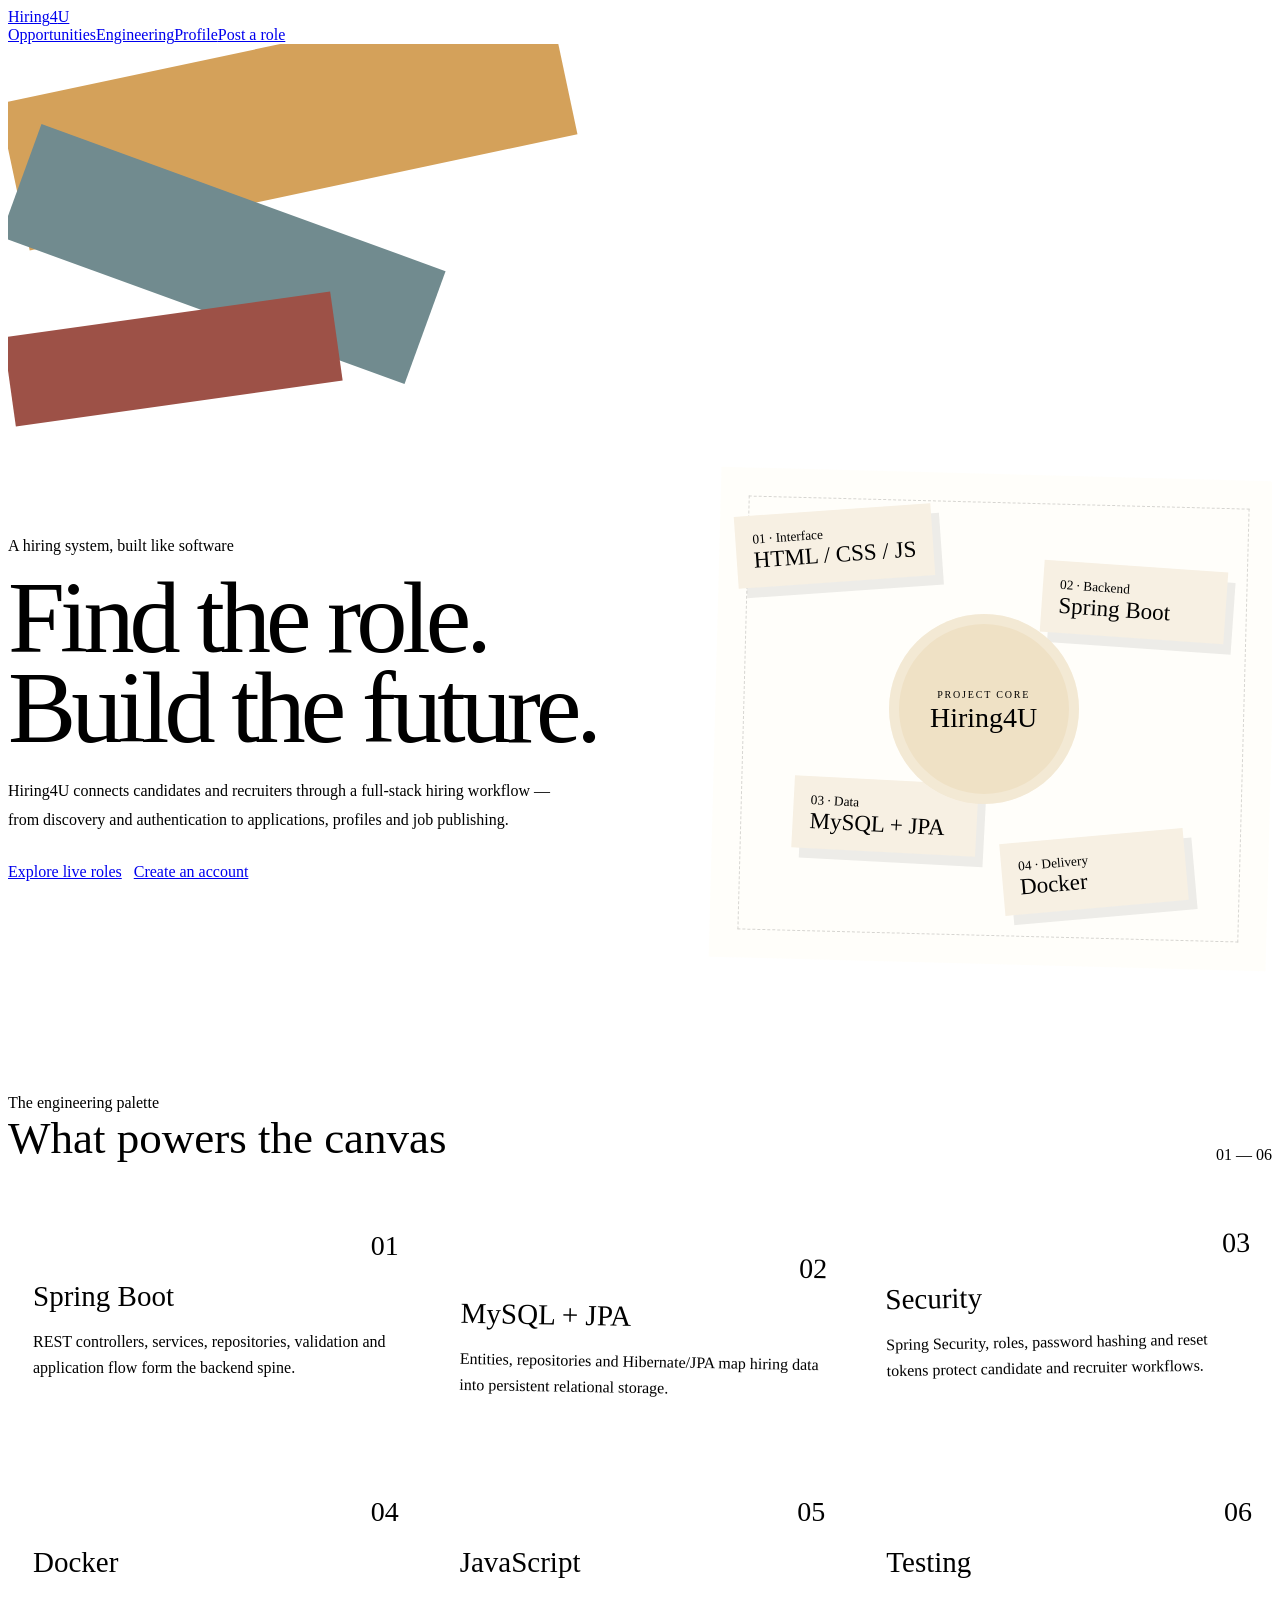
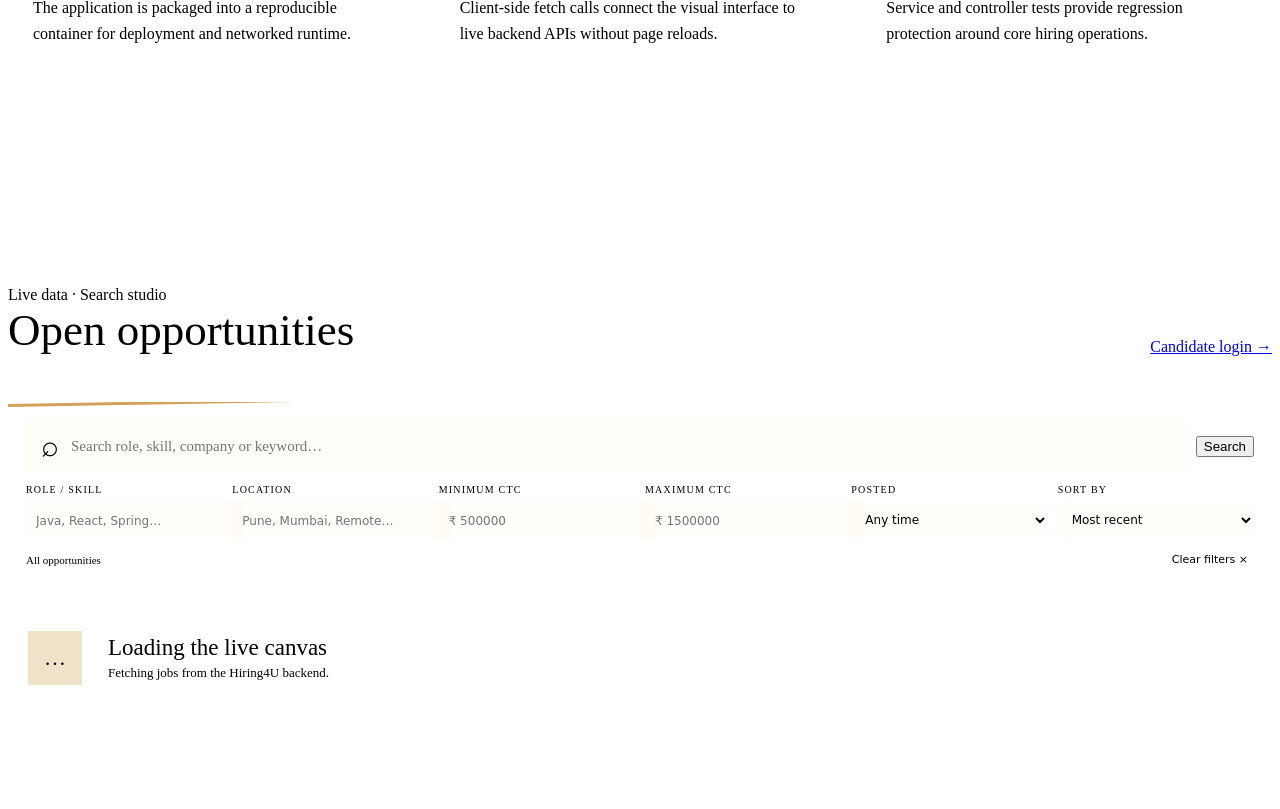
==== src/main/resources/static/index.html @ 16b66dbb "Version deploying" ====
<!doctype html>
<html lang="en"><head>
<meta charset="utf-8"><meta name="viewport" content="width=device-width,initial-scale=1">
<title>Hiring4U — Engineering the next opportunity</title>
<link rel="stylesheet" href="/css/atelier.css">
<style>
.home{min-height:calc(100vh - 76px);position:relative;overflow:hidden}
.hero{position:relative;min-height:610px;display:grid;grid-template-columns:1.05fr .95fr;align-items:center;gap:50px}
.hero h1{font:400 clamp(58px,8vw,108px)/.88 Georgia,serif;letter-spacing:-5px;margin:18px 0 24px;max-width:700px}
.hero p{max-width:560px;color:var(--muted);font-size:16px;line-height:1.8}
.hero-actions{display:flex;gap:12px;margin-top:28px;flex-wrap:wrap}
.paint.a{width:560px;height:150px;background:#d4a15a;left:-170px;top:120px;transform:rotate(-12deg)}
.paint.b{width:430px;height:120px;background:#718b8f;right:-160px;top:60px;transform:rotate(20deg)}
.paint.c{width:330px;height:90px;background:#9d5147;right:5%;bottom:30px;transform:rotate(-8deg)}
.arch{height:510px;position:relative}
.canvas-art{position:absolute;inset:20px 0 0 20px;border:1px solid var(--line);background:rgba(255,252,244,.48);transform:rotate(1.5deg);box-shadow:var(--shadow)}
.canvas-art:before{content:"";position:absolute;inset:28px;border:1px dashed rgba(36,34,29,.18)}
.node{position:absolute;padding:14px 17px;border:1px solid var(--ink);background:#f7f0e3;box-shadow:8px 10px 0 rgba(36,34,29,.08);min-width:150px}
.node b{display:block;font:400 23px Georgia,serif}.node small{color:var(--muted)}
.n1{left:7%;top:11%;transform:rotate(-4deg)}.n2{right:8%;top:22%;transform:rotate(4deg)}.n3{left:17%;bottom:22%;transform:rotate(3deg)}.n4{right:15%;bottom:11%;transform:rotate(-5deg)}
.core{position:absolute;left:50%;top:50%;transform:translate(-50%,-50%);width:190px;height:190px;border-radius:50%;display:grid;place-items:center;text-align:center;background:#efe1c5;border:2px solid var(--ink);box-shadow:inset 0 0 0 10px rgba(255,255,255,.25)}
.core strong{font:400 28px Georgia,serif}.core span{font-size:10px;letter-spacing:.18em;text-transform:uppercase}
.flow{position:absolute;height:1px;background:var(--ink);transform-origin:left}
.f1{width:145px;left:31%;top:35%;transform:rotate(-13deg)}.f2{width:145px;left:60%;top:39%;transform:rotate(13deg)}.f3{width:150px;left:34%;top:65%;transform:rotate(14deg)}.f4{width:150px;left:58%;top:62%;transform:rotate(-13deg)}
.section{padding:80px 0}.section-head{display:flex;justify-content:space-between;align-items:end;border-bottom:1px solid var(--line);padding-bottom:18px;margin-bottom:28px}.section h2{font:400 45px Georgia,serif;margin:0}.tech-grid{display:grid;grid-template-columns:repeat(3,1fr);gap:16px}.tech{padding:25px;min-height:200px;position:relative}.tech:nth-child(2){transform:translateY(20px) rotate(1deg)}.tech:nth-child(3){transform:rotate(-1deg)}.tech h3{font:400 29px Georgia,serif;margin:45px 0 10px}.tech p{color:var(--muted);line-height:1.6}.tech .num{position:absolute;right:20px;top:20px;color:var(--wine);font:400 28px Georgia,serif}
.jobs{display:grid;gap:14px}.job{display:grid;grid-template-columns:60px 1fr auto;gap:20px;align-items:center;padding:20px}.mark{width:54px;height:54px;border:1px solid var(--ink);display:grid;place-items:center;font:400 22px Georgia,serif;background:#efe2c8}.job h3{font:400 23px Georgia,serif;margin:0 0 4px}.job p{margin:0;color:var(--muted);font-size:13px}.skills{margin-top:9px;color:#625c50;font-size:12px}.job button{white-space:nowrap}
@media(max-width:900px){.hero{grid-template-columns:1fr}.arch{height:430px}.tech-grid{grid-template-columns:1fr}.tech:nth-child(2){transform:none}.job{grid-template-columns:52px 1fr}.job button{grid-column:2;width:max-content}}

.job-search{padding:18px;margin:0 0 26px;position:relative;overflow:hidden}.job-search:before{content:"";position:absolute;left:-10%;top:0;width:38%;height:3px;background:#d4a15a;transform:rotate(-1deg)}
.search-line{display:grid;grid-template-columns:1fr auto;gap:10px;align-items:center}.search-main{display:flex;align-items:center;gap:10px;border:1px solid var(--line);background:rgba(255,252,244,.72);padding:0 15px;min-height:52px}.search-main span{font:30px Georgia,serif;color:var(--wine)}.search-main input{border:0;outline:0;background:transparent;width:100%;font:15px Georgia,serif;color:var(--ink)}
.filter-grid{display:grid;grid-template-columns:repeat(6,1fr);gap:10px;margin-top:12px}.filter-grid label{display:grid;gap:6px}.filter-grid label>span{font-size:10px;letter-spacing:.12em;text-transform:uppercase;color:var(--muted)}.filter-grid input,.filter-grid select{width:100%;border:1px solid var(--line);background:rgba(255,252,244,.55);padding:11px 10px;outline:0;color:var(--ink);font:12px Inter,system-ui,sans-serif}.filter-grid input:focus,.filter-grid select:focus,.search-main:focus-within{border-color:var(--wine);box-shadow:0 0 0 2px rgba(122,52,52,.08)}
.search-footer{display:flex;justify-content:space-between;align-items:center;margin-top:13px;font-size:11px;color:var(--muted)}.clear-search{border:0;background:transparent;color:var(--wine);font:11px Inter,system-ui,sans-serif;cursor:pointer}.clear-search:hover{text-decoration:underline}.job-search.busy{opacity:.72}.job-search.busy:after{content:"Searching…";position:absolute;right:18px;top:7px;font-size:9px;letter-spacing:.15em;text-transform:uppercase;color:var(--wine)}
@media(max-width:1050px){.filter-grid{grid-template-columns:repeat(3,1fr)}}@media(max-width:700px){.search-line{grid-template-columns:1fr}.filter-grid{grid-template-columns:1fr 1fr}.search-footer{align-items:flex-start;gap:10px}}@media(max-width:480px){.filter-grid{grid-template-columns:1fr}}
</style></head>
<body>
<nav class="atelier-nav"><div class="nav-inner"><a class="brand" href="/">Hiring<span>4</span>U</a>
<div class="nav-links"><a href="#jobs">Opportunities</a><a href="#craft">Engineering</a><a href="/profile.html">Profile</a><a href="/post-job.html" class="nav-pill">Post a role</a></div>
</div></nav>
<main class="home">
<div class="paint a"></div><div class="paint b"></div><div class="paint c"></div>
<section class="canvas hero">
<div><div class="kicker">A hiring system, built like software</div><h1>Find the role.<br>Build the future.</h1><p>Hiring4U connects candidates and recruiters through a full-stack hiring workflow — from discovery and authentication to applications, profiles and job publishing.</p><div class="hero-actions"><a class="btn wine" href="#jobs">Explore live roles</a><a class="btn alt" href="/signup.html">Create an account</a></div></div>
<div class="arch"><div class="canvas-art"></div><div class="node n1"><small>01 · Interface</small><b>HTML / CSS / JS</b></div><div class="node n2"><small>02 · Backend</small><b>Spring Boot</b></div><div class="node n3"><small>03 · Data</small><b>MySQL + JPA</b></div><div class="node n4"><small>04 · Delivery</small><b>Docker</b></div><div class="core"><div><span>Project core</span><br><strong>Hiring4U</strong></div></div><i class="flow f1"></i><i class="flow f2"></i><i class="flow f3"></i><i class="flow f4"></i></div>
</section>
<section id="craft" class="canvas section"><div class="section-head"><div><div class="kicker">The engineering palette</div><h2>What powers the canvas</h2></div><span class="kicker">01 — 06</span></div>
<div class="tech-grid"><article class="tech paper-card"><span class="num">01</span><h3>Spring Boot</h3><p>REST controllers, services, repositories, validation and application flow form the backend spine.</p></article>
<article class="tech paper-card"><span class="num">02</span><h3>MySQL + JPA</h3><p>Entities, repositories and Hibernate/JPA map hiring data into persistent relational storage.</p></article>
<article class="tech paper-card"><span class="num">03</span><h3>Security</h3><p>Spring Security, roles, password hashing and reset tokens protect candidate and recruiter workflows.</p></article>
<article class="tech paper-card"><span class="num">04</span><h3>Docker</h3><p>The application is packaged into a reproducible container for deployment and networked runtime.</p></article>
<article class="tech paper-card"><span class="num">05</span><h3>JavaScript</h3><p>Client-side fetch calls connect the visual interface to live backend APIs without page reloads.</p></article>
<article class="tech paper-card"><span class="num">06</span><h3>Testing</h3><p>Service and controller tests provide regression protection around core hiring operations.</p></article></div></section>
<section id="jobs" class="canvas section"><div class="section-head"><div><div class="kicker">Live data · Search studio</div><h2>Open opportunities</h2></div><a class="kicker" href="/login.html">Candidate login →</a></div>
<div class="job-search paper-card">
  <div class="search-line">
    <label class="search-main"><span>⌕</span><input id="job-search" type="search" placeholder="Search role, skill, company or keyword…" autocomplete="off"></label>
    <button id="job-search-button" class="btn wine" type="button">Search</button>
  </div>
  <div class="filter-grid">
    <label><span>Role / skill</span><input id="job-role" type="text" placeholder="Java, React, Spring…"></label>
    <label><span>Location</span><input id="job-location" type="text" placeholder="Pune, Mumbai, Remote…"></label>
    <label><span>Minimum CTC</span><input id="job-min-ctc" type="number" min="0" step="10000" placeholder="₹ 500000"></label>
    <label><span>Maximum CTC</span><input id="job-max-ctc" type="number" min="0" step="10000" placeholder="₹ 1500000"></label>
    <label><span>Posted</span><select id="job-posted"><option value="">Any time</option><option value="1">Last 24 hours</option><option value="7">Last 7 days</option><option value="30">Last 30 days</option><option value="90">Last 90 days</option></select></label>
    <label><span>Sort by</span><select id="job-sort"><option value="recent">Most recent</option><option value="ctc_desc">Highest CTC</option><option value="ctc_asc">Lowest CTC</option><option value="title_asc">Role A–Z</option><option value="location_asc">Location A–Z</option></select></label>
  </div>
  <div class="search-footer"><span id="job-filter-summary">All opportunities</span><button id="job-clear" class="clear-search" type="button">Clear filters ×</button></div>
</div>
<div id="live-jobs-list" class="jobs"><div class="job paper-card"><div class="mark">…</div><div><h3>Loading the live canvas</h3><p>Fetching jobs from the Hiring4U backend.</p></div></div></div><p id="job-feedback" class="feedback"></p></section>
</main>
<script src="/js/app.js"></script>
</body></html>
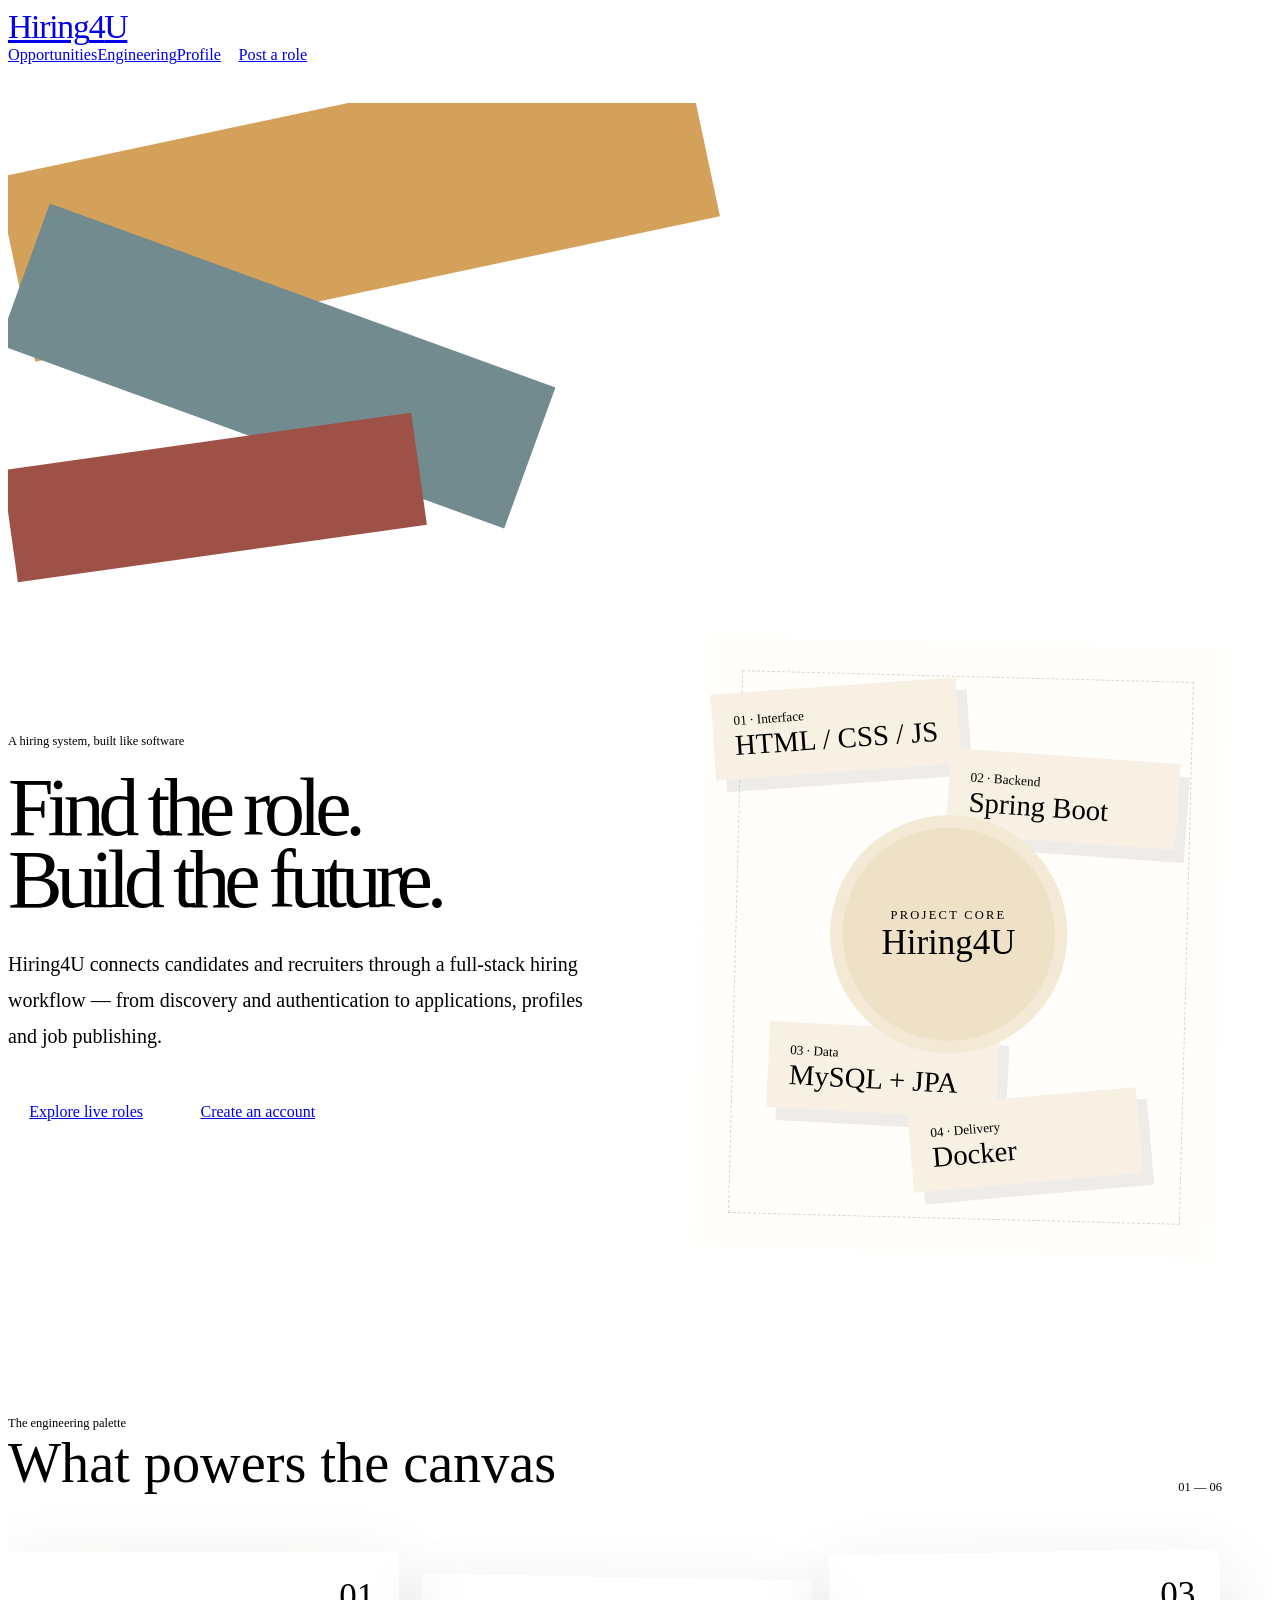
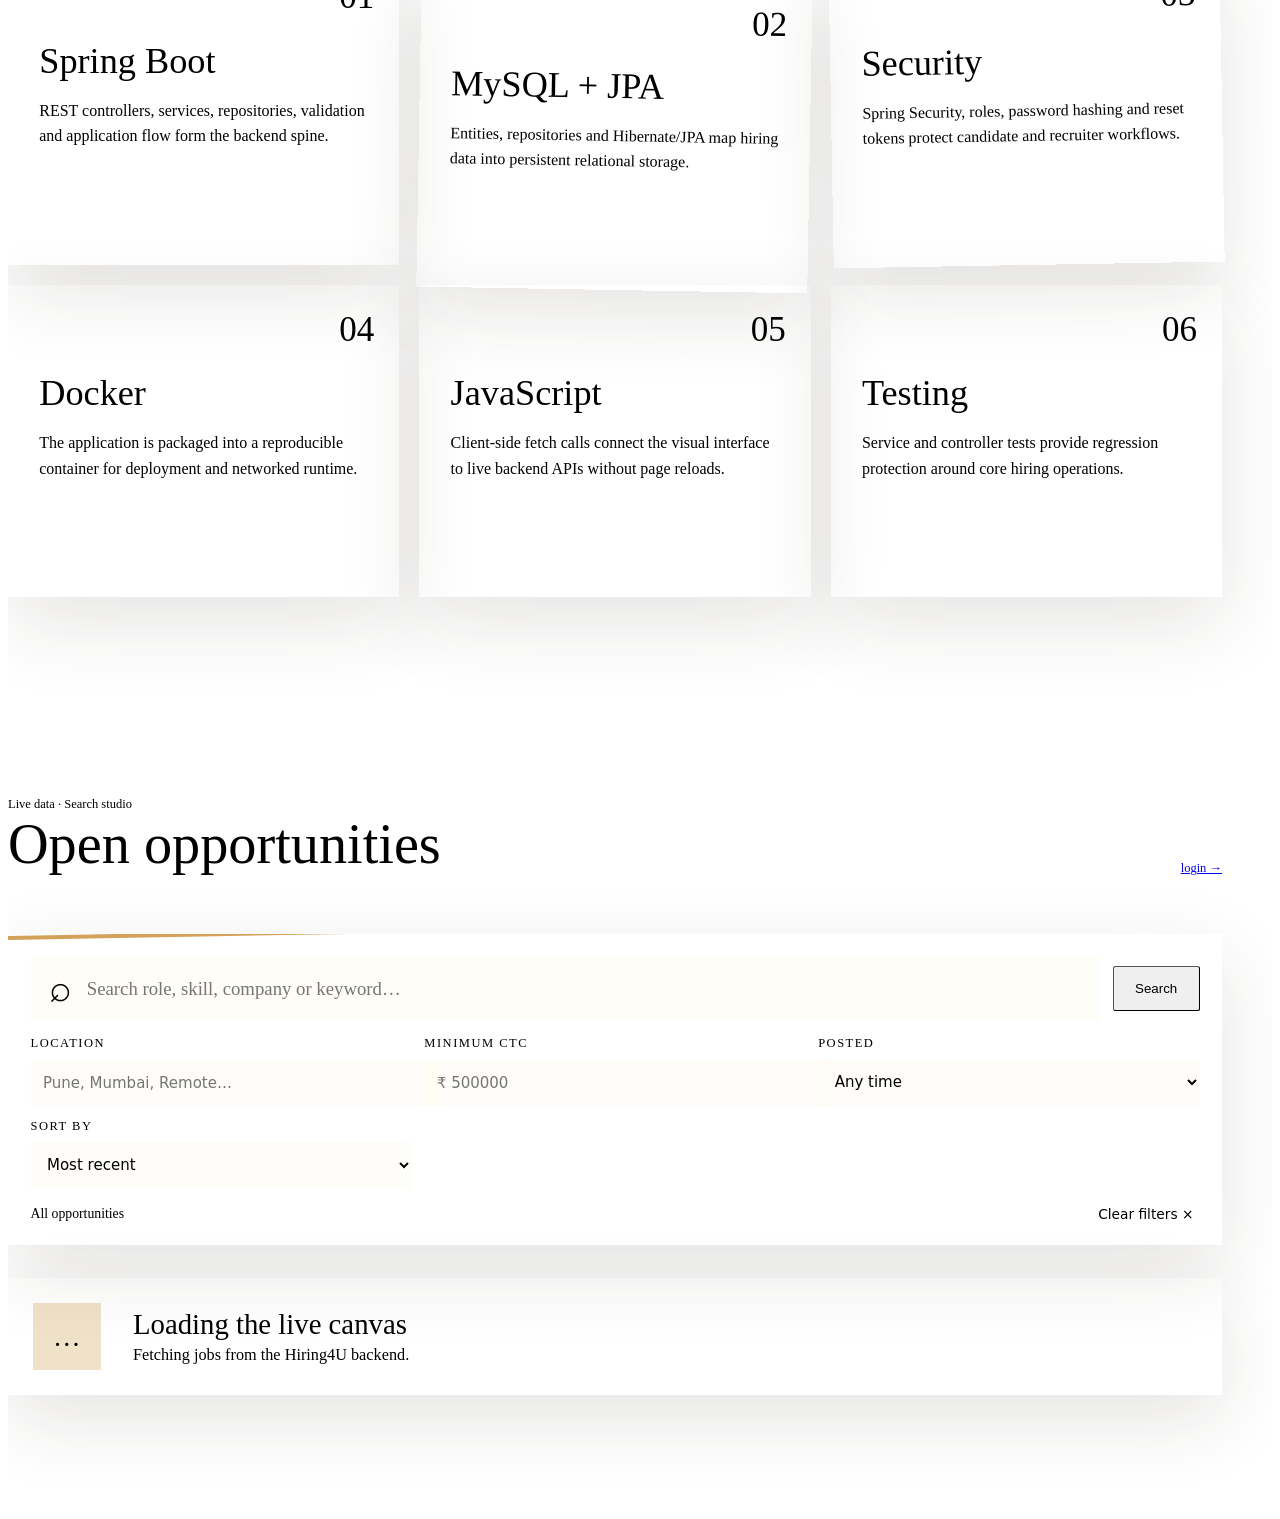
==== commit e613c98d: "Front End changes" ====
--- a/src/main/resources/static/index.html
+++ b/src/main/resources/static/index.html
@@ -4,34 +4,56 @@
 <title>Hiring4U — Engineering the next opportunity</title>
 <link rel="stylesheet" href="/css/atelier.css">
 <style>
-.home{min-height:calc(100vh - 76px);position:relative;overflow:hidden}
-.hero{position:relative;min-height:610px;display:grid;grid-template-columns:1.05fr .95fr;align-items:center;gap:50px}
-.hero h1{font:400 clamp(58px,8vw,108px)/.88 Georgia,serif;letter-spacing:-5px;margin:18px 0 24px;max-width:700px}
-.hero p{max-width:560px;color:var(--muted);font-size:16px;line-height:1.8}
-.hero-actions{display:flex;gap:12px;margin-top:28px;flex-wrap:wrap}
-.paint.a{width:560px;height:150px;background:#d4a15a;left:-170px;top:120px;transform:rotate(-12deg)}
-.paint.b{width:430px;height:120px;background:#718b8f;right:-160px;top:60px;transform:rotate(20deg)}
-.paint.c{width:330px;height:90px;background:#9d5147;right:5%;bottom:30px;transform:rotate(-8deg)}
-.arch{height:510px;position:relative}
-.canvas-art{position:absolute;inset:20px 0 0 20px;border:1px solid var(--line);background:rgba(255,252,244,.48);transform:rotate(1.5deg);box-shadow:var(--shadow)}
-.canvas-art:before{content:"";position:absolute;inset:28px;border:1px dashed rgba(36,34,29,.18)}
-.node{position:absolute;padding:14px 17px;border:1px solid var(--ink);background:#f7f0e3;box-shadow:8px 10px 0 rgba(36,34,29,.08);min-width:150px}
-.node b{display:block;font:400 23px Georgia,serif}.node small{color:var(--muted)}
+.home{min-height:calc(80vh - 95px);position:relative;overflow:hidden}
+.hero{position:relative;min-height:762.5px;display:grid;grid-template-columns:1.05fr .95fr;align-items:center;gap:62.5px}
+.hero h1{font:400 clamp(72.5px,6.4vw,135px)/.88 Georgia,serif;letter-spacing:-6.25px;margin:22.5px 0 30px;max-width:875px}
+.hero p{max-width:700px;color:var(--muted);font-size:20px;line-height:1.8}
+.hero-actions{display:flex;gap:15px;margin-top:35px;flex-wrap:wrap}
+.paint.a{width:700px;height:187.5px;background:#d4a15a;left:-212.5px;top:150px;transform:rotate(-12deg)}
+.paint.b{width:537.5px;height:150px;background:#718b8f;right:-200px;top:75px;transform:rotate(20deg)}
+.paint.c{width:412.5px;height:112.5px;background:#9d5147;right:5%;bottom:37.5px;transform:rotate(-8deg)}
+.arch{height:637.5px;position:relative}
+.canvas-art{position:absolute;inset:25px 0 0 25px;border:1.25px solid var(--line);background:rgba(255,252,244,.48);transform:rotate(1.5deg);box-shadow:var(--shadow)}
+.canvas-art:before{content:"";position:absolute;inset:35px;border:1.25px dashed rgba(36,34,29,.18)}
+.node{position:absolute;padding:17.5px 21.25px;border:1.25px solid var(--ink);background:#f7f0e3;box-shadow:10px 12.5px 0 rgba(36,34,29,.08);min-width:187.5px}
+.node b{display:block;font:400 28.75px Georgia,serif}.node small{color:var(--muted)}
 .n1{left:7%;top:11%;transform:rotate(-4deg)}.n2{right:8%;top:22%;transform:rotate(4deg)}.n3{left:17%;bottom:22%;transform:rotate(3deg)}.n4{right:15%;bottom:11%;transform:rotate(-5deg)}
-.core{position:absolute;left:50%;top:50%;transform:translate(-50%,-50%);width:190px;height:190px;border-radius:50%;display:grid;place-items:center;text-align:center;background:#efe1c5;border:2px solid var(--ink);box-shadow:inset 0 0 0 10px rgba(255,255,255,.25)}
-.core strong{font:400 28px Georgia,serif}.core span{font-size:10px;letter-spacing:.18em;text-transform:uppercase}
-.flow{position:absolute;height:1px;background:var(--ink);transform-origin:left}
-.f1{width:145px;left:31%;top:35%;transform:rotate(-13deg)}.f2{width:145px;left:60%;top:39%;transform:rotate(13deg)}.f3{width:150px;left:34%;top:65%;transform:rotate(14deg)}.f4{width:150px;left:58%;top:62%;transform:rotate(-13deg)}
-.section{padding:80px 0}.section-head{display:flex;justify-content:space-between;align-items:end;border-bottom:1px solid var(--line);padding-bottom:18px;margin-bottom:28px}.section h2{font:400 45px Georgia,serif;margin:0}.tech-grid{display:grid;grid-template-columns:repeat(3,1fr);gap:16px}.tech{padding:25px;min-height:200px;position:relative}.tech:nth-child(2){transform:translateY(20px) rotate(1deg)}.tech:nth-child(3){transform:rotate(-1deg)}.tech h3{font:400 29px Georgia,serif;margin:45px 0 10px}.tech p{color:var(--muted);line-height:1.6}.tech .num{position:absolute;right:20px;top:20px;color:var(--wine);font:400 28px Georgia,serif}
-.jobs{display:grid;gap:14px}.job{display:grid;grid-template-columns:60px 1fr auto;gap:20px;align-items:center;padding:20px}.mark{width:54px;height:54px;border:1px solid var(--ink);display:grid;place-items:center;font:400 22px Georgia,serif;background:#efe2c8}.job h3{font:400 23px Georgia,serif;margin:0 0 4px}.job p{margin:0;color:var(--muted);font-size:13px}.skills{margin-top:9px;color:#625c50;font-size:12px}.job button{white-space:nowrap}
-@media(max-width:900px){.hero{grid-template-columns:1fr}.arch{height:430px}.tech-grid{grid-template-columns:1fr}.tech:nth-child(2){transform:none}.job{grid-template-columns:52px 1fr}.job button{grid-column:2;width:max-content}}
+.core{position:absolute;left:50%;top:50%;transform:translate(-50%,-50%);width:237.5px;height:237.5px;border-radius:50%;display:grid;place-items:center;text-align:center;background:#efe1c5;border:2.5px solid var(--ink);box-shadow:inset 0 0 0 12.5px rgba(255,255,255,.25)}
+.core strong{font:400 35px Georgia,serif}.core span{font-size:12.5px;letter-spacing:.18em;text-transform:uppercase}
+.flow{position:absolute;height:1.25px;background:var(--ink);transform-origin:left}
+.f1{width:181.25px;left:31%;top:35%;transform:rotate(-13deg)}.f2{width:181.25px;left:60%;top:39%;transform:rotate(13deg)}.f3{width:187.5px;left:34%;top:65%;transform:rotate(14deg)}.f4{width:187.5px;left:58%;top:62%;transform:rotate(-13deg)}
+.section{padding:100px 0}.section-head{display:flex;justify-content:space-between;align-items:end;border-bottom:1.25px solid var(--line);padding-bottom:22.5px;margin-bottom:35px}.section h2{font:400 56.25px Georgia,serif;margin:0}.tech-grid{display:grid;grid-template-columns:repeat(3,1fr);gap:20px}.tech{padding:31.25px;min-height:250px;position:relative}.tech:nth-child(2){transform:translateY(25px) rotate(1deg)}.tech:nth-child(3){transform:rotate(-1deg)}.tech h3{font:400 36.25px Georgia,serif;margin:56.25px 0 12.5px}.tech p{color:var(--muted);line-height:1.6}.tech .num{position:absolute;right:25px;top:25px;color:var(--wine);font:400 35px Georgia,serif}
+.jobs{display:grid;gap:17.5px}.job{display:grid;grid-template-columns:75px 1fr auto;gap:25px;align-items:center;padding:25px}.mark{width:67.5px;height:67.5px;border:1.25px solid var(--ink);display:grid;place-items:center;font:400 27.5px Georgia,serif;background:#efe2c8}.job h3{font:400 28.75px Georgia,serif;margin:0 0 5px}.job p{margin:0;color:var(--muted);font-size:16.25px}.skills{margin-top:11.25px;color:#625c50;font-size:15px}.job button{white-space:nowrap}
+@media(max-width:1125px){.hero{grid-template-columns:1fr}.arch{height:537.5px}.tech-grid{grid-template-columns:1fr}.tech:nth-child(2){transform:none}.job{grid-template-columns:65px 1fr}.job button{grid-column:2;width:max-content}}
 
-.job-search{padding:18px;margin:0 0 26px;position:relative;overflow:hidden}.job-search:before{content:"";position:absolute;left:-10%;top:0;width:38%;height:3px;background:#d4a15a;transform:rotate(-1deg)}
-.search-line{display:grid;grid-template-columns:1fr auto;gap:10px;align-items:center}.search-main{display:flex;align-items:center;gap:10px;border:1px solid var(--line);background:rgba(255,252,244,.72);padding:0 15px;min-height:52px}.search-main span{font:30px Georgia,serif;color:var(--wine)}.search-main input{border:0;outline:0;background:transparent;width:100%;font:15px Georgia,serif;color:var(--ink)}
-.filter-grid{display:grid;grid-template-columns:repeat(6,1fr);gap:10px;margin-top:12px}.filter-grid label{display:grid;gap:6px}.filter-grid label>span{font-size:10px;letter-spacing:.12em;text-transform:uppercase;color:var(--muted)}.filter-grid input,.filter-grid select{width:100%;border:1px solid var(--line);background:rgba(255,252,244,.55);padding:11px 10px;outline:0;color:var(--ink);font:12px Inter,system-ui,sans-serif}.filter-grid input:focus,.filter-grid select:focus,.search-main:focus-within{border-color:var(--wine);box-shadow:0 0 0 2px rgba(122,52,52,.08)}
-.search-footer{display:flex;justify-content:space-between;align-items:center;margin-top:13px;font-size:11px;color:var(--muted)}.clear-search{border:0;background:transparent;color:var(--wine);font:11px Inter,system-ui,sans-serif;cursor:pointer}.clear-search:hover{text-decoration:underline}.job-search.busy{opacity:.72}.job-search.busy:after{content:"Searching…";position:absolute;right:18px;top:7px;font-size:9px;letter-spacing:.15em;text-transform:uppercase;color:var(--wine)}
-@media(max-width:1050px){.filter-grid{grid-template-columns:repeat(3,1fr)}}@media(max-width:700px){.search-line{grid-template-columns:1fr}.filter-grid{grid-template-columns:1fr 1fr}.search-footer{align-items:flex-start;gap:10px}}@media(max-width:480px){.filter-grid{grid-template-columns:1fr}}
-</style></head>
+.job-search{padding:22.5px;margin:0 0 32.5px;position:relative;overflow:hidden}.job-search:before{content:"";position:absolute;left:-10%;top:0;width:38%;height:3.75px;background:#d4a15a;transform:rotate(-1deg)}
+.search-line{display:grid;grid-template-columns:1fr auto;gap:12.5px;align-items:center}.search-main{display:flex;align-items:center;gap:12.5px;border:1.25px solid var(--line);background:rgba(255,252,244,.72);padding:0 18.75px;min-height:65px}.search-main span{font:37.5px Georgia,serif;color:var(--wine)}.search-main input{border:0;outline:0;background:transparent;width:100%;font:18.75px Georgia,serif;color:var(--ink)}
+.filter-grid{display:grid;grid-template-columns:repeat(6,1fr);gap:12.5px;margin-top:15px}.filter-grid label{display:grid;gap:7.5px}.filter-grid label>span{font-size:12.5px;letter-spacing:.12em;text-transform:uppercase;color:var(--muted)}.filter-grid input,.filter-grid select{width:100%;border:1.25px solid var(--line);background:rgba(255,252,244,.55);padding:13.75px 12.5px;outline:0;color:var(--ink);font:15px Inter,system-ui,sans-serif}.filter-grid input:focus,.filter-grid select:focus,.search-main:focus-within{border-color:var(--wine);box-shadow:0 0 0 2.5px rgba(122,52,52,.08)}
+.search-footer{display:flex;justify-content:space-between;align-items:center;margin-top:16.25px;font-size:13.75px;color:var(--muted)}.clear-search{border:0;background:transparent;color:var(--wine);font:13.75px Inter,system-ui,sans-serif;cursor:pointer}.clear-search:hover{text-decoration:underline}.job-search.busy{opacity:.72}.job-search.busy:after{content:"Searching…";position:absolute;right:22.5px;top:8.75px;font-size:11.25px;letter-spacing:.15em;text-transform:uppercase;color:var(--wine)}
+@media(max-width:1312.5px){.filter-grid{grid-template-columns:repeat(3,1fr)}}@media(max-width:875px){.search-line{grid-template-columns:1fr}.filter-grid{grid-template-columns:1fr 1fr}.search-footer{align-items:flex-start;gap:12.5px}}@media(max-width:600px){.filter-grid{grid-template-columns:1fr}}
+</style>
+<style>
+/* Homepage-only 125% layout tuning.
+   The shared atelier.css remains untouched so all other pages retain their original sizing. */
+body:before{
+  background-image:radial-gradient(rgba(0,0,0,.45) .5625px,transparent .75px);
+  background-size:6.25px 6.25px;
+}
+.atelier-nav{backdrop-filter:blur(15px);border-bottom-width:1.25px}
+.nav-inner{width:min(1525px,calc(100% - 50px));height:95px;gap:35px}
+.brand{font-size:33.75px;letter-spacing:-1.25px}
+.nav-links{gap:25px;font-size:16.25px}
+.nav-pill{border-width:1.25px;padding:11.25px 17.5px;border-radius:1248.75px}
+.canvas{width:min(1525px,calc(100% - 50px))}
+.paper-card{border-width:1.25px;box-shadow:0 25px 75px rgba(47,38,25,.12)}
+.kicker{font-size:12.5px}
+.btn{border-width:1.25px;padding:13.75px 21.25px;border-radius:2.5px}
+@media(max-width:950px){
+  .nav-inner{height:82.5px;width:min(100% - 35px,1525px)}
+  .canvas{width:min(100% - 35px,1525px)}
+}
+</style>
+</head>
 <body>
 <nav class="atelier-nav"><div class="nav-inner"><a class="brand" href="/">Hiring<span>4</span>U</a>
 <div class="nav-links"><a href="#jobs">Opportunities</a><a href="#craft">Engineering</a><a href="/profile.html">Profile</a><a href="/post-job.html" class="nav-pill">Post a role</a></div>
@@ -49,19 +71,41 @@
 <article class="tech paper-card"><span class="num">04</span><h3>Docker</h3><p>The application is packaged into a reproducible container for deployment and networked runtime.</p></article>
 <article class="tech paper-card"><span class="num">05</span><h3>JavaScript</h3><p>Client-side fetch calls connect the visual interface to live backend APIs without page reloads.</p></article>
 <article class="tech paper-card"><span class="num">06</span><h3>Testing</h3><p>Service and controller tests provide regression protection around core hiring operations.</p></article></div></section>
-<section id="jobs" class="canvas section"><div class="section-head"><div><div class="kicker">Live data · Search studio</div><h2>Open opportunities</h2></div><a class="kicker" href="/login.html">Candidate login →</a></div>
+<section id="jobs" class="canvas section">
+  <div class="section-head"><div>
+    <div class="kicker">Live data · Search studio</div>
+    <h2>Open opportunities</h2>
+  </div>
+  <a class="kicker" href="/login.html"> login →</a>
+</div>
 <div class="job-search paper-card">
   <div class="search-line">
     <label class="search-main"><span>⌕</span><input id="job-search" type="search" placeholder="Search role, skill, company or keyword…" autocomplete="off"></label>
     <button id="job-search-button" class="btn wine" type="button">Search</button>
   </div>
-  <div class="filter-grid">
-    <label><span>Role / skill</span><input id="job-role" type="text" placeholder="Java, React, Spring…"></label>
-    <label><span>Location</span><input id="job-location" type="text" placeholder="Pune, Mumbai, Remote…"></label>
-    <label><span>Minimum CTC</span><input id="job-min-ctc" type="number" min="0" step="10000" placeholder="₹ 500000"></label>
-    <label><span>Maximum CTC</span><input id="job-max-ctc" type="number" min="0" step="10000" placeholder="₹ 1500000"></label>
-    <label><span>Posted</span><select id="job-posted"><option value="">Any time</option><option value="1">Last 24 hours</option><option value="7">Last 7 days</option><option value="30">Last 30 days</option><option value="90">Last 90 days</option></select></label>
-    <label><span>Sort by</span><select id="job-sort"><option value="recent">Most recent</option><option value="ctc_desc">Highest CTC</option><option value="ctc_asc">Lowest CTC</option><option value="title_asc">Role A–Z</option><option value="location_asc">Location A–Z</option></select></label>
+  <div class="filter-grid"> 
+    <label><span>Location</span>
+      <input id="job-location" type="text" placeholder="Pune, Mumbai, Remote…">
+    </label>
+    <label><span>Minimum CTC</span>
+      <input id="job-min-ctc" type="number" min="0" step="10000" placeholder="₹ 500000">
+    </label>
+    <label><span>Posted</span>
+      <select id="job-posted">
+        <option value="">Any time</option>
+        <option value="1">Last 24 hours</option>
+        <option value="7">Last 7 days</option>
+        <option value="10">Last 10 days</option>
+        <option value="15">Last 15 days</option>
+      </select>
+    </label>
+    <label><span>Sort by</span>
+      <select id="job-sort">
+        <option value="recent">Most recent</option>
+        <option value="ctc_desc">Highest CTC</option>
+        <option value="ctc_asc">Lowest CTC</option>
+      </select>
+    </label>
   </div>
   <div class="search-footer"><span id="job-filter-summary">All opportunities</span><button id="job-clear" class="clear-search" type="button">Clear filters ×</button></div>
 </div>
